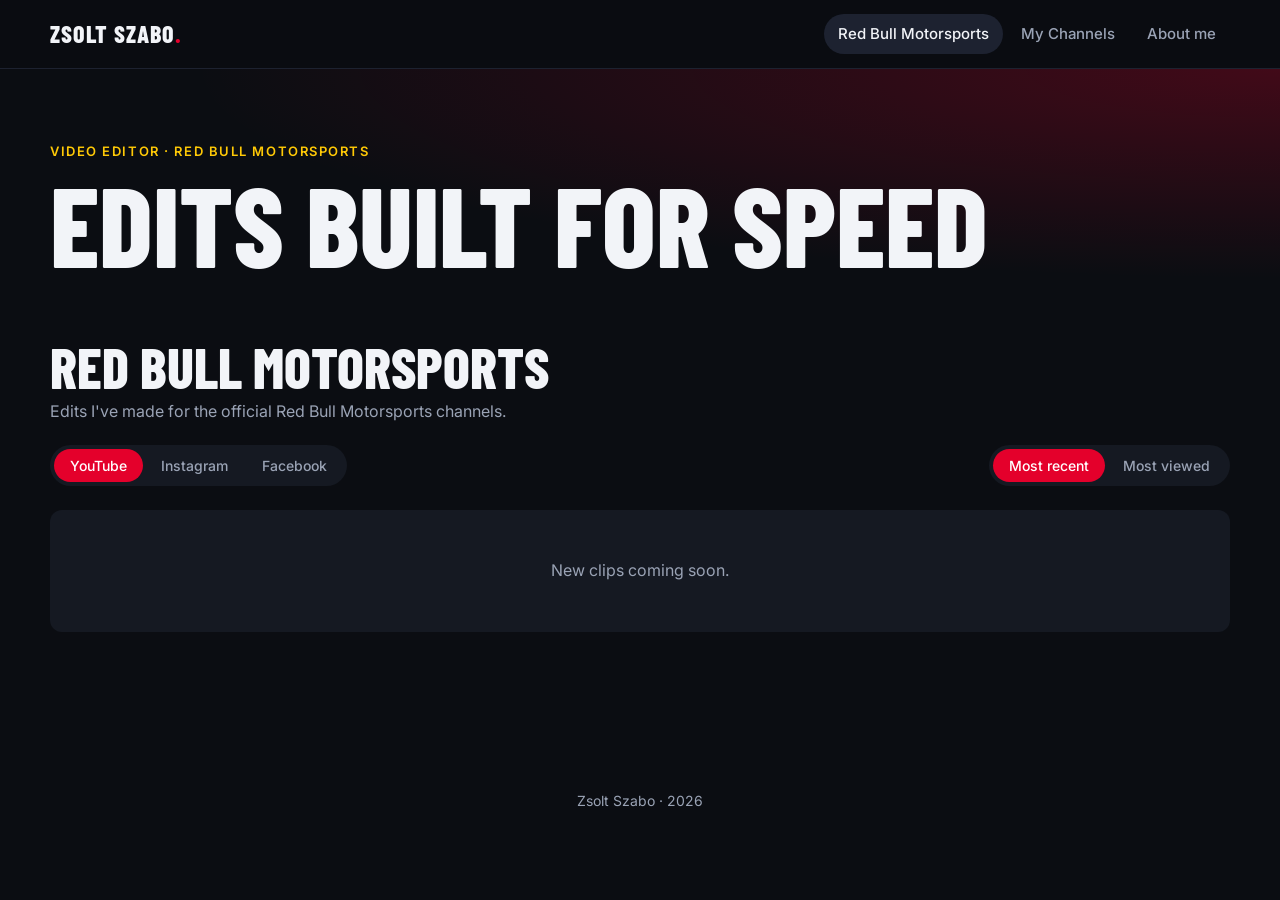
==== index.html @ 953e5a07 "Build portfolio site skeleton with content-driven sections Three sections (Red Bull Motorsports, My " ====
<!doctype html>
<html lang="en">
<head>
  <meta charset="utf-8">
  <meta name="viewport" content="width=device-width, initial-scale=1">
  <title>Zsolt Szabo | Video Editor</title>
  <meta name="description" content="Portfolio of Zsolt Szabo, video editor for Red Bull Motorsports and creator.">
  <link rel="preconnect" href="https://fonts.googleapis.com">
  <link rel="preconnect" href="https://fonts.gstatic.com" crossorigin>
  <link href="https://fonts.googleapis.com/css2?family=Barlow+Condensed:wght@600;800&family=Inter:wght@400;500;600&display=swap" rel="stylesheet">
  <link rel="stylesheet" href="assets/style.css">
</head>
<body>
  <header class="site-header">
    <a class="brand" href="#" id="brand"></a>
    <nav id="nav" aria-label="Sections"></nav>
  </header>

  <section class="hero" id="hero">
    <p class="eyebrow" id="tagline"></p>
    <h1 id="hero-title"></h1>
  </section>

  <main id="main" aria-live="polite"></main>

  <footer class="site-footer">
    <span id="footer-name"></span> · <span id="year"></span>
  </footer>

  <script src="assets/app.js"></script>
</body>
</html>
---- assets/style.css ----
:root {
  --bg: #0b0d12;
  --surface: #151922;
  --surface-2: #1d2230;
  --text: #f2f4f8;
  --muted: #9aa3b5;
  --accent: #e4002b;
  --accent-2: #ffc906;
  --radius: 12px;
  --max: 1180px;
}

* { box-sizing: border-box; }
html { scroll-behavior: smooth; }
body {
  margin: 0;
  background: var(--bg);
  color: var(--text);
  font: 16px/1.6 Inter, system-ui, sans-serif;
}
a { color: inherit; }

.site-header {
  position: sticky; top: 0; z-index: 10;
  display: flex; align-items: center; justify-content: space-between; gap: 16px;
  padding: 14px max(16px, calc((100% - var(--max)) / 2));
  background: rgba(11, 13, 18, 0.9);
  backdrop-filter: blur(10px);
  border-bottom: 1px solid var(--surface-2);
  flex-wrap: wrap;
}
.brand {
  font: 800 24px/1 "Barlow Condensed", sans-serif;
  text-transform: uppercase; letter-spacing: 0.04em; text-decoration: none;
}
.brand::after { content: "."; color: var(--accent); }
nav { display: flex; gap: 4px; flex-wrap: wrap; }
nav a {
  padding: 8px 14px; border-radius: 999px; text-decoration: none;
  color: var(--muted); font-weight: 500; font-size: 15px;
}
nav a:hover { color: var(--text); }
nav a.active { color: var(--text); background: var(--surface-2); }

.hero {
  padding: 72px max(16px, calc((100% - var(--max)) / 2)) 40px;
  background: radial-gradient(ellipse at top right, rgba(228, 0, 43, 0.25), transparent 60%);
}
.eyebrow {
  margin: 0 0 8px; color: var(--accent-2);
  font-weight: 600; text-transform: uppercase; letter-spacing: 0.12em; font-size: 13px;
}
.hero h1, .section-head h2 {
  margin: 0; font-family: "Barlow Condensed", sans-serif; font-weight: 800;
  text-transform: uppercase; line-height: 0.95;
}
.hero h1 { font-size: clamp(48px, 10vw, 112px); }

main { padding: 24px max(16px, calc((100% - var(--max)) / 2)) 80px; min-height: 50vh; }

.section-head { display: flex; justify-content: space-between; align-items: end; gap: 16px; flex-wrap: wrap; margin-bottom: 20px; }
.section-head h2 { font-size: clamp(36px, 6vw, 56px); }
.section-head p { margin: 6px 0 0; color: var(--muted); max-width: 60ch; }

.controls { display: flex; justify-content: space-between; gap: 12px; flex-wrap: wrap; margin-bottom: 24px; }
.pill-group { display: inline-flex; background: var(--surface); border-radius: 999px; padding: 4px; gap: 2px; }
.pill-group button {
  border: 0; background: none; color: var(--muted); cursor: pointer;
  padding: 8px 16px; border-radius: 999px; font: 500 14px Inter, sans-serif;
}
.pill-group button:hover { color: var(--text); }
.pill-group button.active { background: var(--accent); color: #fff; }

.grid { display: grid; gap: 20px; grid-template-columns: repeat(auto-fill, minmax(260px, 1fr)); }
.grid.vertical { grid-template-columns: repeat(auto-fill, minmax(180px, 1fr)); }

.card {
  display: block; text-decoration: none; background: var(--surface);
  border-radius: var(--radius); overflow: hidden;
  transition: transform 0.15s ease, box-shadow 0.15s ease;
}
.card:hover { transform: translateY(-3px); box-shadow: 0 10px 30px rgba(0, 0, 0, 0.4); }
.thumb {
  position: relative; aspect-ratio: 16 / 9; background: var(--surface-2) center / cover no-repeat;
  display: grid; place-items: center;
}
.vertical .thumb { aspect-ratio: 9 / 16; }
.thumb .platform {
  font: 800 22px "Barlow Condensed", sans-serif; text-transform: uppercase; color: var(--muted);
}
.thumb.has-image .platform { display: none; }
.badge {
  position: absolute; left: 10px; bottom: 10px;
  background: rgba(0, 0, 0, 0.75); padding: 3px 9px; border-radius: 6px;
  font-size: 13px; font-weight: 600;
}
.card-body { padding: 12px 14px 14px; }
.card-body h3 { margin: 0 0 4px; font-size: 15px; line-height: 1.35; font-weight: 600; }
.card-body .meta { color: var(--muted); font-size: 13px; }

.empty {
  padding: 48px 20px; text-align: center; color: var(--muted);
  background: var(--surface); border-radius: var(--radius);
}

.about { display: grid; gap: 32px; grid-template-columns: minmax(0, 2fr) minmax(0, 1fr); align-items: start; }
.about p { margin: 0 0 16px; font-size: 18px; max-width: 65ch; }
.about-side { background: var(--surface); border-radius: var(--radius); padding: 20px; }
.about-side h3 { margin: 0 0 12px; font-size: 13px; text-transform: uppercase; letter-spacing: 0.1em; color: var(--muted); }
.about-side a { display: block; padding: 8px 0; text-decoration: none; font-weight: 500; border-top: 1px solid var(--surface-2); }
.about-side a:first-of-type { border-top: 0; }
.about-side a:hover { color: var(--accent-2); }
.about-side .stat { font: 800 40px/1 "Barlow Condensed", sans-serif; color: var(--accent-2); }
.about-side .stat-label { color: var(--muted); font-size: 14px; margin-bottom: 16px; }

.site-footer { padding: 24px 16px 40px; text-align: center; color: var(--muted); font-size: 14px; }

@media (max-width: 720px) {
  .about { grid-template-columns: 1fr; }
  .hero { padding-top: 48px; }
  .grid.vertical { grid-template-columns: repeat(2, 1fr); gap: 12px; }
}
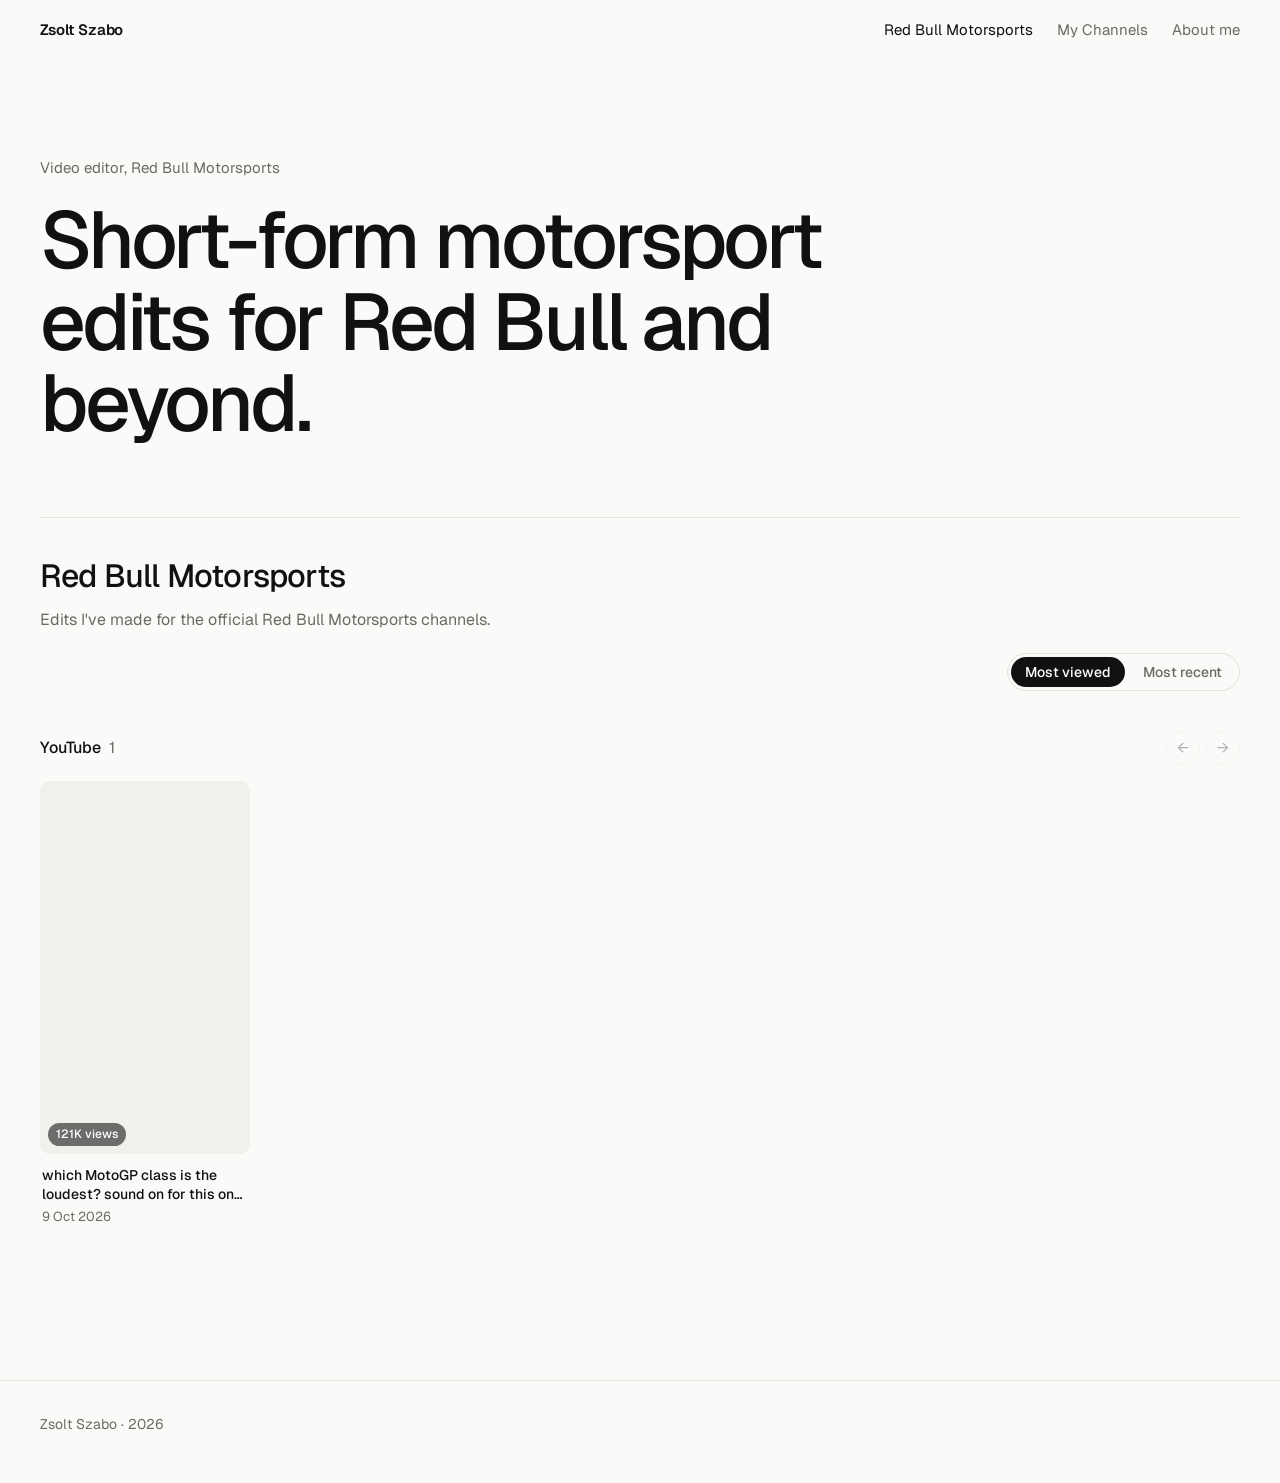
==== commit 6e52016a: "Redesign in a minimal style with light and dark themes Swap the condensed uppercase look for Geist, " ====
--- a/index.html
+++ b/index.html
@@ -7,7 +7,7 @@
   <meta name="description" content="Portfolio of Zsolt Szabo, video editor for Red Bull Motorsports and creator.">
   <link rel="preconnect" href="https://fonts.googleapis.com">
   <link rel="preconnect" href="https://fonts.gstatic.com" crossorigin>
-  <link href="https://fonts.googleapis.com/css2?family=Barlow+Condensed:wght@600;800&family=Inter:wght@400;500;600&display=swap" rel="stylesheet">
+  <link href="https://fonts.googleapis.com/css2?family=Geist:wght@400;500;600&display=swap" rel="stylesheet">
   <link rel="stylesheet" href="assets/style.css">
 </head>
 <body>
--- a/assets/style.css
+++ b/assets/style.css
@@ -1,13 +1,27 @@
 :root {
-  --bg: #0b0d12;
-  --surface: #151922;
-  --surface-2: #1d2230;
-  --text: #f2f4f8;
-  --muted: #9aa3b5;
-  --accent: #e4002b;
-  --accent-2: #ffc906;
-  --radius: 12px;
-  --max: 1180px;
+  --bg: #fafaf8;
+  --surface: #f0f0ec;
+  --surface-2: #e4e4df;
+  --text: #111111;
+  --muted: #6b6b66;
+  --accent: #111111;
+  --accent-2: #e4002b;
+  --on-accent: #ffffff;
+  --radius: 10px;
+  --max: 1200px;
+  --gutter: max(20px, calc((100% - var(--max)) / 2));
+}
+
+@media (prefers-color-scheme: dark) {
+  :root {
+    --bg: #0d0d0d;
+    --surface: #181818;
+    --surface-2: #262626;
+    --text: #ededed;
+    --muted: #8c8c87;
+    --accent: #ededed;
+    --on-accent: #0d0d0d;
+  }
 }
 
 * { box-sizing: border-box; }
@@ -16,107 +30,124 @@
   margin: 0;
   background: var(--bg);
   color: var(--text);
-  font: 16px/1.6 Inter, system-ui, sans-serif;
+  font: 16px/1.6 Geist, Inter, system-ui, sans-serif;
+  -webkit-font-smoothing: antialiased;
 }
 a { color: inherit; }
+button { font-family: inherit; }
 
+/* Header */
 .site-header {
   position: sticky; top: 0; z-index: 10;
-  display: flex; align-items: center; justify-content: space-between; gap: 16px;
-  padding: 14px max(16px, calc((100% - var(--max)) / 2));
-  background: rgba(11, 13, 18, 0.9);
-  backdrop-filter: blur(10px);
-  border-bottom: 1px solid var(--surface-2);
-  flex-wrap: wrap;
+  display: flex; align-items: center; justify-content: space-between; gap: 16px; flex-wrap: wrap;
+  padding: 18px var(--gutter);
+  background: color-mix(in srgb, var(--bg) 85%, transparent);
+  backdrop-filter: blur(12px);
 }
-.brand {
-  font: 800 24px/1 "Barlow Condensed", sans-serif;
-  text-transform: uppercase; letter-spacing: 0.04em; text-decoration: none;
+.brand { font-weight: 600; font-size: 15px; letter-spacing: -0.01em; text-decoration: none; }
+nav { display: flex; gap: 24px; flex-wrap: wrap; }
+nav a { text-decoration: none; color: var(--muted); font-size: 15px; transition: color 0.15s; }
+nav a:hover, nav a.active { color: var(--text); }
+
+/* Intro */
+.hero { padding: 96px var(--gutter) 72px; }
+.eyebrow { margin: 0 0 20px; color: var(--muted); font-size: 15px; }
+.hero h1 {
+  margin: 0; max-width: 16ch;
+  font-size: clamp(40px, 6.4vw, 80px); font-weight: 500;
+  letter-spacing: -0.04em; line-height: 1.02;
 }
-.brand::after { content: "."; color: var(--accent); }
-nav { display: flex; gap: 4px; flex-wrap: wrap; }
-nav a {
-  padding: 8px 14px; border-radius: 999px; text-decoration: none;
-  color: var(--muted); font-weight: 500; font-size: 15px;
+
+main { padding: 0 var(--gutter) 96px; min-height: 50vh; }
+
+/* Section heading and sort toggle */
+.section-head {
+  display: flex; justify-content: space-between; align-items: end; gap: 16px; flex-wrap: wrap;
+  padding-top: 32px; margin-bottom: 8px; border-top: 1px solid var(--surface-2);
 }
-nav a:hover { color: var(--text); }
-nav a.active { color: var(--text); background: var(--surface-2); }
-
-.hero {
-  padding: 72px max(16px, calc((100% - var(--max)) / 2)) 40px;
-  background: radial-gradient(ellipse at top right, rgba(228, 0, 43, 0.25), transparent 60%);
-}
-.eyebrow {
-  margin: 0 0 8px; color: var(--accent-2);
-  font-weight: 600; text-transform: uppercase; letter-spacing: 0.12em; font-size: 13px;
-}
-.hero h1, .section-head h2 {
-  margin: 0; font-family: "Barlow Condensed", sans-serif; font-weight: 800;
-  text-transform: uppercase; line-height: 0.95;
-}
-.hero h1 { font-size: clamp(48px, 10vw, 112px); }
-
-main { padding: 24px max(16px, calc((100% - var(--max)) / 2)) 80px; min-height: 50vh; }
-
-.section-head { display: flex; justify-content: space-between; align-items: end; gap: 16px; flex-wrap: wrap; margin-bottom: 20px; }
-.section-head h2 { font-size: clamp(36px, 6vw, 56px); }
+.section-head h2 { margin: 0; font-size: clamp(26px, 3vw, 32px); font-weight: 500; letter-spacing: -0.025em; }
 .section-head p { margin: 6px 0 0; color: var(--muted); max-width: 60ch; }
 
-.controls { display: flex; justify-content: space-between; gap: 12px; flex-wrap: wrap; margin-bottom: 24px; }
-.pill-group { display: inline-flex; background: var(--surface); border-radius: 999px; padding: 4px; gap: 2px; }
+.controls { display: flex; justify-content: space-between; gap: 12px; flex-wrap: wrap; margin: 20px 0 40px; }
+.pill-group { display: inline-flex; gap: 4px; padding: 3px; border: 1px solid var(--surface-2); border-radius: 999px; }
 .pill-group button {
   border: 0; background: none; color: var(--muted); cursor: pointer;
-  padding: 8px 16px; border-radius: 999px; font: 500 14px Inter, sans-serif;
+  padding: 6px 14px; border-radius: 999px; font-size: 14px; font-weight: 500;
+  transition: color 0.15s, background 0.15s;
 }
 .pill-group button:hover { color: var(--text); }
-.pill-group button.active { background: var(--accent); color: #fff; }
+.pill-group button.active { background: var(--accent); color: var(--on-accent); }
 
-.grid { display: grid; gap: 20px; grid-template-columns: repeat(auto-fill, minmax(260px, 1fr)); }
-.grid.vertical { grid-template-columns: repeat(auto-fill, minmax(180px, 1fr)); }
+/* Platform rows */
+.platform-block { margin-bottom: 56px; }
+.platform-head { display: flex; align-items: center; justify-content: space-between; gap: 12px; margin-bottom: 16px; }
+.platform-head h3 { margin: 0; font-size: 16px; font-weight: 500; letter-spacing: -0.01em; }
+.platform-head .count { margin-left: 8px; color: var(--muted); font-weight: 400; }
 
-.card {
-  display: block; text-decoration: none; background: var(--surface);
-  border-radius: var(--radius); overflow: hidden;
-  transition: transform 0.15s ease, box-shadow 0.15s ease;
+.arrows { display: flex; gap: 6px; }
+.arrow {
+  width: 34px; height: 34px; border-radius: 50%;
+  border: 1px solid var(--surface-2); background: none; color: var(--text);
+  font-size: 15px; cursor: pointer; transition: background 0.15s, border-color 0.15s;
 }
-.card:hover { transform: translateY(-3px); box-shadow: 0 10px 30px rgba(0, 0, 0, 0.4); }
+.arrow:hover:not(:disabled) { background: var(--surface); border-color: var(--muted); }
+.arrow:disabled { opacity: 0.3; cursor: default; }
+
+.row {
+  display: flex; align-items: flex-start; gap: 16px;
+  overflow-x: auto; scroll-snap-type: x mandatory; scrollbar-width: none;
+}
+.row::-webkit-scrollbar { display: none; }
+.row .card { flex: 0 0 320px; scroll-snap-align: start; }
+.row.vertical .card, .row .card.is-vertical { flex-basis: 210px; }
+
+.grid { display: grid; gap: 16px; grid-template-columns: repeat(auto-fill, minmax(280px, 1fr)); }
+.grid.vertical { grid-template-columns: repeat(auto-fill, minmax(190px, 1fr)); }
+
+/* Video card */
+.card { display: block; text-decoration: none; }
 .thumb {
-  position: relative; aspect-ratio: 16 / 9; background: var(--surface-2) center / cover no-repeat;
+  position: relative; overflow: hidden; aspect-ratio: 16 / 9;
+  border-radius: var(--radius); background: var(--surface) center / cover no-repeat;
   display: grid; place-items: center;
+  transition: transform 0.3s ease, filter 0.3s ease;
 }
-.vertical .thumb { aspect-ratio: 9 / 16; }
-.thumb .platform {
-  font: 800 22px "Barlow Condensed", sans-serif; text-transform: uppercase; color: var(--muted);
-}
+.vertical .thumb, .card.is-vertical .thumb { aspect-ratio: 9 / 16; }
+.card:hover .thumb { filter: brightness(0.92); }
+.thumb .platform { color: var(--muted); font-size: 13px; }
 .thumb.has-image .platform { display: none; }
 .badge {
-  position: absolute; left: 10px; bottom: 10px;
-  background: rgba(0, 0, 0, 0.75); padding: 3px 9px; border-radius: 6px;
-  font-size: 13px; font-weight: 600;
+  position: absolute; left: 8px; bottom: 8px;
+  padding: 2px 8px; border-radius: 999px;
+  background: rgba(0, 0, 0, 0.55); backdrop-filter: blur(6px);
+  color: #fff; font-size: 12px; font-weight: 500;
 }
-.card-body { padding: 12px 14px 14px; }
-.card-body h3 { margin: 0 0 4px; font-size: 15px; line-height: 1.35; font-weight: 600; }
+.card-body { padding: 12px 2px 0; }
+.card-body h3 {
+  margin: 0 0 2px; font-size: 14px; font-weight: 500; line-height: 1.4;
+  display: -webkit-box; -webkit-line-clamp: 2; -webkit-box-orient: vertical; overflow: hidden;
+}
 .card-body .meta { color: var(--muted); font-size: 13px; }
 
-.empty {
-  padding: 48px 20px; text-align: center; color: var(--muted);
-  background: var(--surface); border-radius: var(--radius);
-}
+.empty { padding: 64px 0; color: var(--muted); }
 
-.about { display: grid; gap: 32px; grid-template-columns: minmax(0, 2fr) minmax(0, 1fr); align-items: start; }
-.about p { margin: 0 0 16px; font-size: 18px; max-width: 65ch; }
-.about-side { background: var(--surface); border-radius: var(--radius); padding: 20px; }
-.about-side h3 { margin: 0 0 12px; font-size: 13px; text-transform: uppercase; letter-spacing: 0.1em; color: var(--muted); }
-.about-side a { display: block; padding: 8px 0; text-decoration: none; font-weight: 500; border-top: 1px solid var(--surface-2); }
-.about-side a:first-of-type { border-top: 0; }
-.about-side a:hover { color: var(--accent-2); }
-.about-side .stat { font: 800 40px/1 "Barlow Condensed", sans-serif; color: var(--accent-2); }
-.about-side .stat-label { color: var(--muted); font-size: 14px; margin-bottom: 16px; }
+/* About */
+.about { display: grid; gap: 48px; grid-template-columns: minmax(0, 2fr) minmax(0, 1fr); align-items: start; margin-top: 32px; }
+.about p { margin: 0 0 20px; font-size: clamp(18px, 2vw, 22px); line-height: 1.5; letter-spacing: -0.01em; max-width: 34em; }
+.about-side { border-top: 1px solid var(--surface-2); padding-top: 20px; }
+.about-side h3 { margin: 24px 0 8px; font-size: 13px; font-weight: 500; color: var(--muted); }
+.about-side a { display: block; padding: 6px 0; text-decoration: none; }
+.about-side a:hover { color: var(--muted); }
+.about-side .stat { font-size: 40px; font-weight: 500; letter-spacing: -0.03em; line-height: 1.1; }
+.about-side .stat-label { color: var(--muted); font-size: 14px; }
 
-.site-footer { padding: 24px 16px 40px; text-align: center; color: var(--muted); font-size: 14px; }
+.site-footer { padding: 32px var(--gutter) 48px; color: var(--muted); font-size: 14px; border-top: 1px solid var(--surface-2); }
 
 @media (max-width: 720px) {
-  .about { grid-template-columns: 1fr; }
-  .hero { padding-top: 48px; }
+  .hero { padding: 56px var(--gutter) 48px; }
+  nav { gap: 16px; }
+  .about { grid-template-columns: 1fr; gap: 24px; }
+  .row .card { flex-basis: 78%; }
+  .row.vertical .card, .row .card.is-vertical { flex-basis: 46%; }
   .grid.vertical { grid-template-columns: repeat(2, 1fr); gap: 12px; }
 }
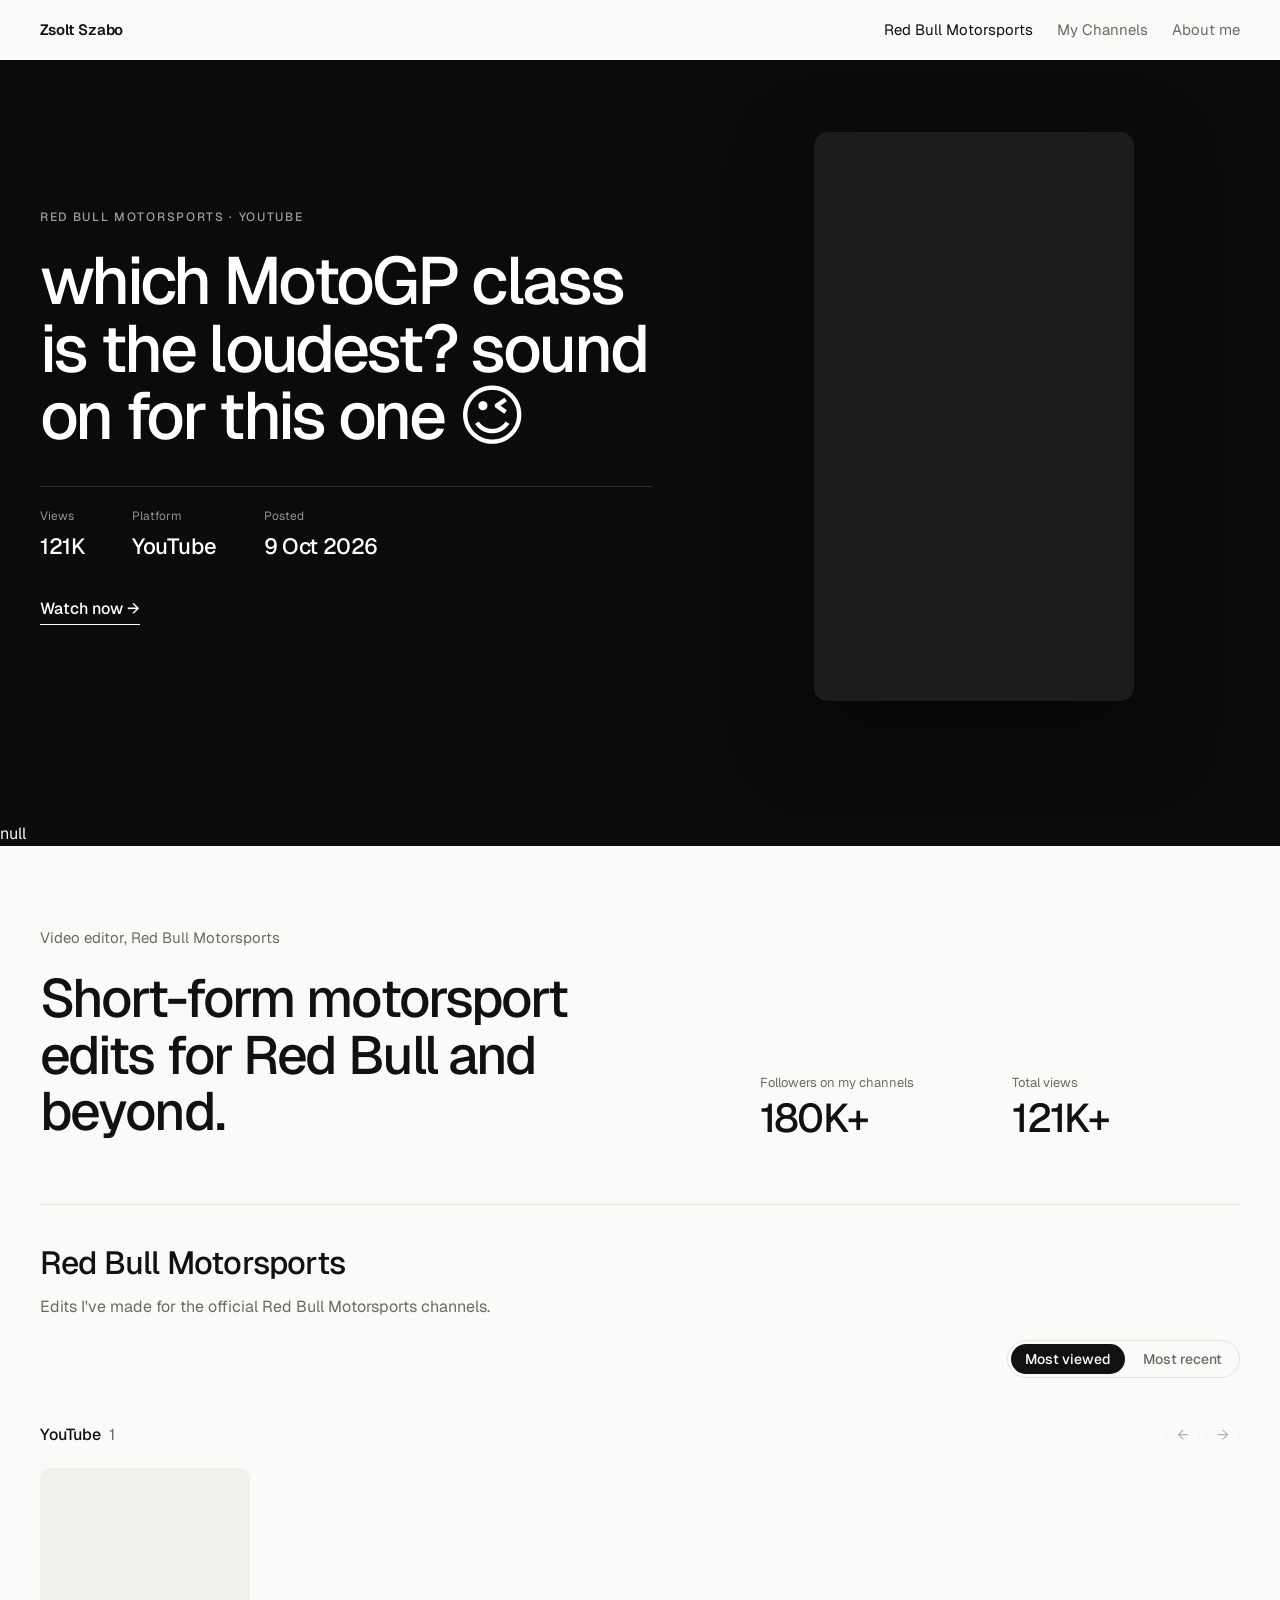
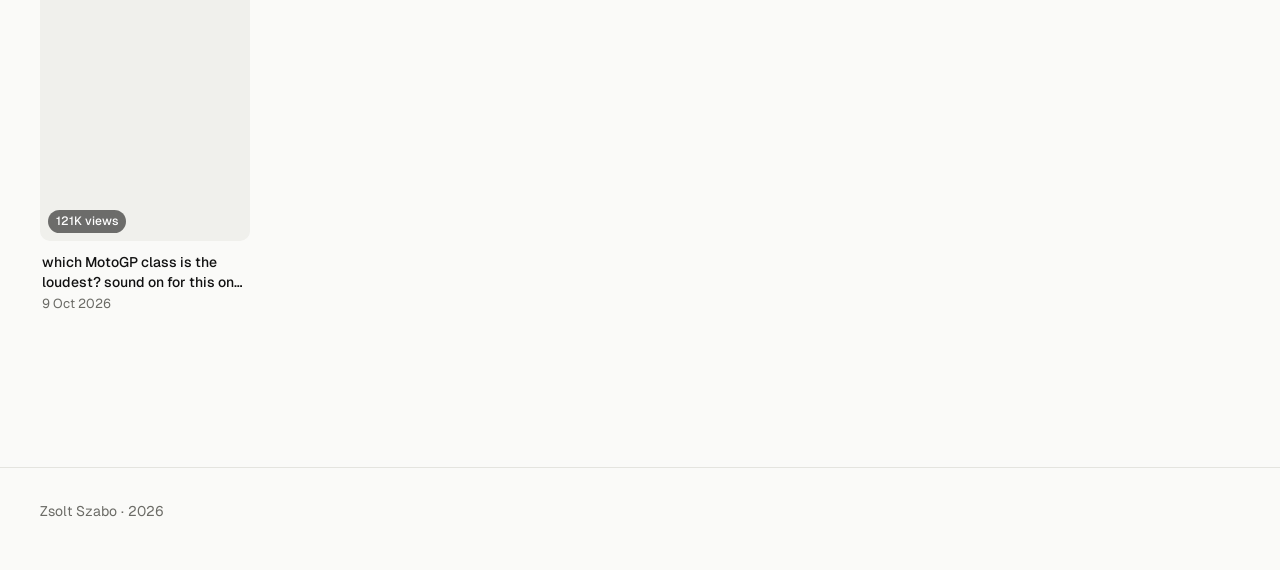
==== commit 431a6e94: "Add featured clip slider and stats strip Top clips by views rotate in a dark full-width showcase wit" ====
--- a/index.html
+++ b/index.html
@@ -16,9 +16,14 @@
     <nav id="nav" aria-label="Sections"></nav>
   </header>
 
-  <section class="hero" id="hero">
-    <p class="eyebrow" id="tagline"></p>
-    <h1 id="hero-title"></h1>
+  <section class="showcase" id="showcase" aria-label="Featured clips" hidden></section>
+
+  <section class="intro">
+    <div>
+      <p class="eyebrow" id="tagline"></p>
+      <h1 id="hero-title"></h1>
+    </div>
+    <dl class="stats" id="stats"></dl>
   </section>
 
   <main id="main" aria-live="polite"></main>
--- a/assets/style.css
+++ b/assets/style.css
@@ -151,3 +151,84 @@
   .row.vertical .card, .row .card.is-vertical { flex-basis: 46%; }
   .grid.vertical { grid-template-columns: repeat(2, 1fr); gap: 12px; }
 }
+
+/* Featured slider: always dark, like a product showcase */
+.showcase { position: relative; background: #0b0b0b; color: #fff; overflow: hidden; }
+.slides { display: grid; }
+.slide {
+  grid-area: 1 / 1; position: relative; overflow: hidden;
+  opacity: 0; visibility: hidden; transition: opacity 0.6s ease, visibility 0.6s;
+}
+.slide.active { opacity: 1; visibility: visible; }
+.slide-backdrop {
+  position: absolute; inset: -60px; background: center / cover no-repeat;
+  filter: blur(48px) brightness(0.4) saturate(1.2);
+}
+.slide-inner {
+  position: relative; display: grid; grid-template-columns: 1.15fr 1fr; align-items: center; gap: 56px;
+  min-height: min(80vh, 760px); padding: 72px var(--gutter) 120px;
+}
+.slide-label {
+  margin: 0 0 20px; font-size: 12px; font-weight: 500; letter-spacing: 0.14em; text-transform: uppercase;
+  color: rgba(255, 255, 255, 0.6);
+}
+.slide-text h2 {
+  margin: 0; max-width: 14ch; font-size: clamp(36px, 5.2vw, 76px); font-weight: 500;
+  letter-spacing: -0.04em; line-height: 1.02;
+  display: -webkit-box; -webkit-line-clamp: 3; -webkit-box-orient: vertical; overflow: hidden;
+}
+.slide-stats {
+  display: flex; flex-wrap: wrap; gap: 20px 48px; margin: 36px 0 32px; padding-top: 20px;
+  border-top: 1px solid rgba(255, 255, 255, 0.15);
+}
+.slide-stats dt { font-size: 12px; color: rgba(255, 255, 255, 0.55); }
+.slide-stats dd { margin: 2px 0 0; font-size: 22px; font-weight: 500; letter-spacing: -0.02em; }
+.cta {
+  display: inline-block; color: #fff; text-decoration: none; font-weight: 500;
+  padding-bottom: 3px; border-bottom: 1px solid currentColor; transition: color 0.15s;
+}
+.cta:hover { color: var(--accent-2); }
+.slide-poster {
+  justify-self: center; width: 100%; max-width: 600px; aspect-ratio: 16 / 9;
+  border-radius: 14px; background: #1c1c1c center / cover no-repeat;
+  box-shadow: 0 30px 80px rgba(0, 0, 0, 0.5);
+  display: grid; place-items: center; color: rgba(255, 255, 255, 0.5); text-decoration: none;
+  transition: transform 0.4s ease;
+}
+.slide-poster:hover { transform: scale(1.015); }
+.slide-poster.is-vertical { max-width: 320px; aspect-ratio: 9 / 16; }
+.slide-nav {
+  position: absolute; left: var(--gutter); right: var(--gutter); bottom: 36px;
+  display: flex; justify-content: space-between; align-items: end; gap: 16px;
+}
+.slide-nums { display: flex; gap: 16px; }
+.slide-num {
+  width: 64px; padding: 10px 0 0; text-align: left; cursor: pointer;
+  background: none; border: 0; border-top: 2px solid rgba(255, 255, 255, 0.2);
+  color: rgba(255, 255, 255, 0.45); font-size: 13px; font-weight: 500;
+  transition: color 0.2s, border-color 0.2s;
+}
+.slide-num:hover { color: #fff; }
+.slide-num.active { color: #fff; border-top-color: var(--accent-2); }
+.showcase .arrow { color: #fff; border-color: rgba(255, 255, 255, 0.25); }
+.showcase .arrow:hover:not(:disabled) { background: rgba(255, 255, 255, 0.1); border-color: rgba(255, 255, 255, 0.5); }
+
+/* Intro line and stats strip */
+.intro {
+  display: grid; grid-template-columns: 1.4fr 1fr; gap: 48px; align-items: end;
+  padding: 80px var(--gutter) 64px;
+}
+.intro h1 { margin: 0; max-width: 18ch; font-size: clamp(30px, 4.2vw, 54px); font-weight: 500; letter-spacing: -0.035em; line-height: 1.05; }
+.stats { display: grid; grid-template-columns: repeat(auto-fit, minmax(120px, 1fr)); gap: 24px; margin: 0; }
+.stats dt { color: var(--muted); font-size: 13px; }
+.stats dd { margin: 2px 0 0; font-size: 40px; font-weight: 500; letter-spacing: -0.035em; line-height: 1.1; }
+
+@media (max-width: 820px) {
+  .slide-inner { grid-template-columns: 1fr; gap: 28px; min-height: 0; padding: 32px var(--gutter) 104px; }
+  .slide-poster { order: -1; max-width: none; }
+  .slide-poster.is-vertical { max-width: 180px; }
+  .slide-stats { gap: 16px 32px; margin: 24px 0; }
+  .slide-num { width: 40px; }
+  .slide-nums { gap: 10px; }
+  .intro { grid-template-columns: 1fr; gap: 32px; padding: 56px var(--gutter) 40px; }
+}
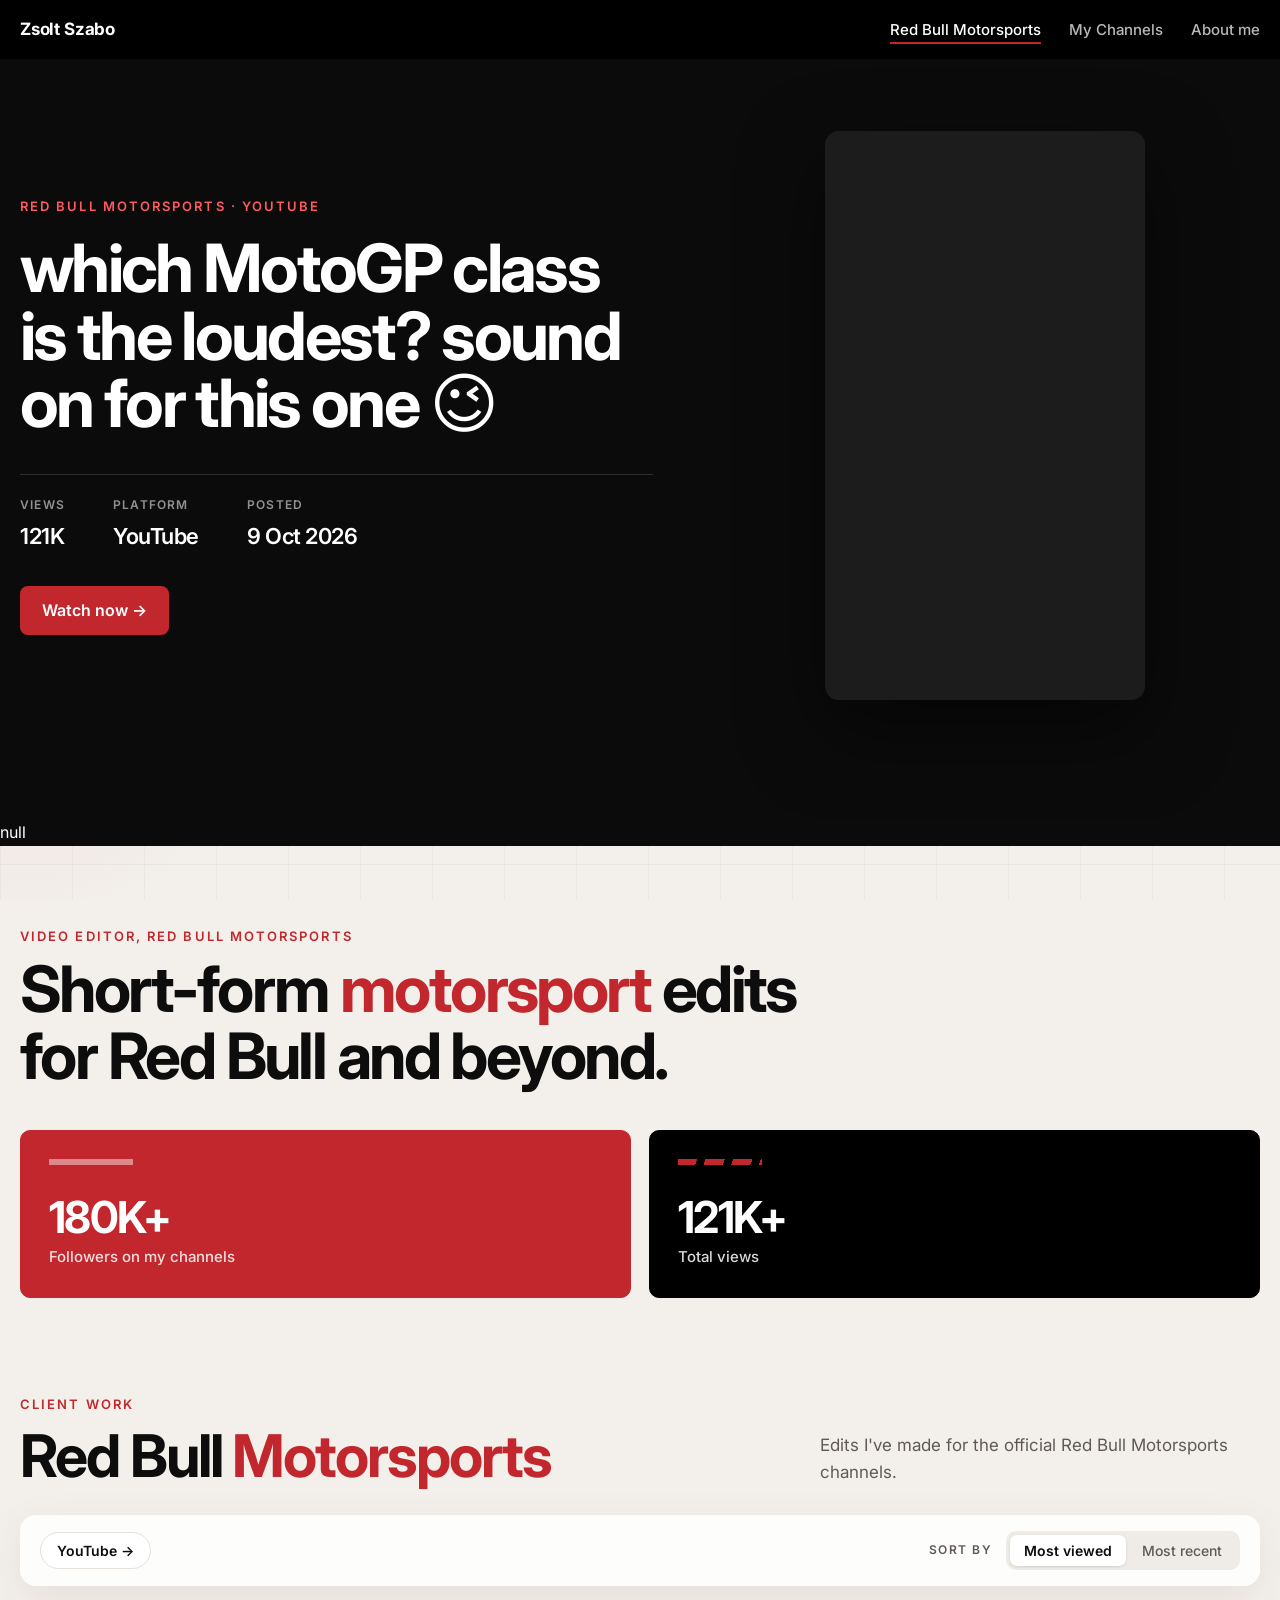
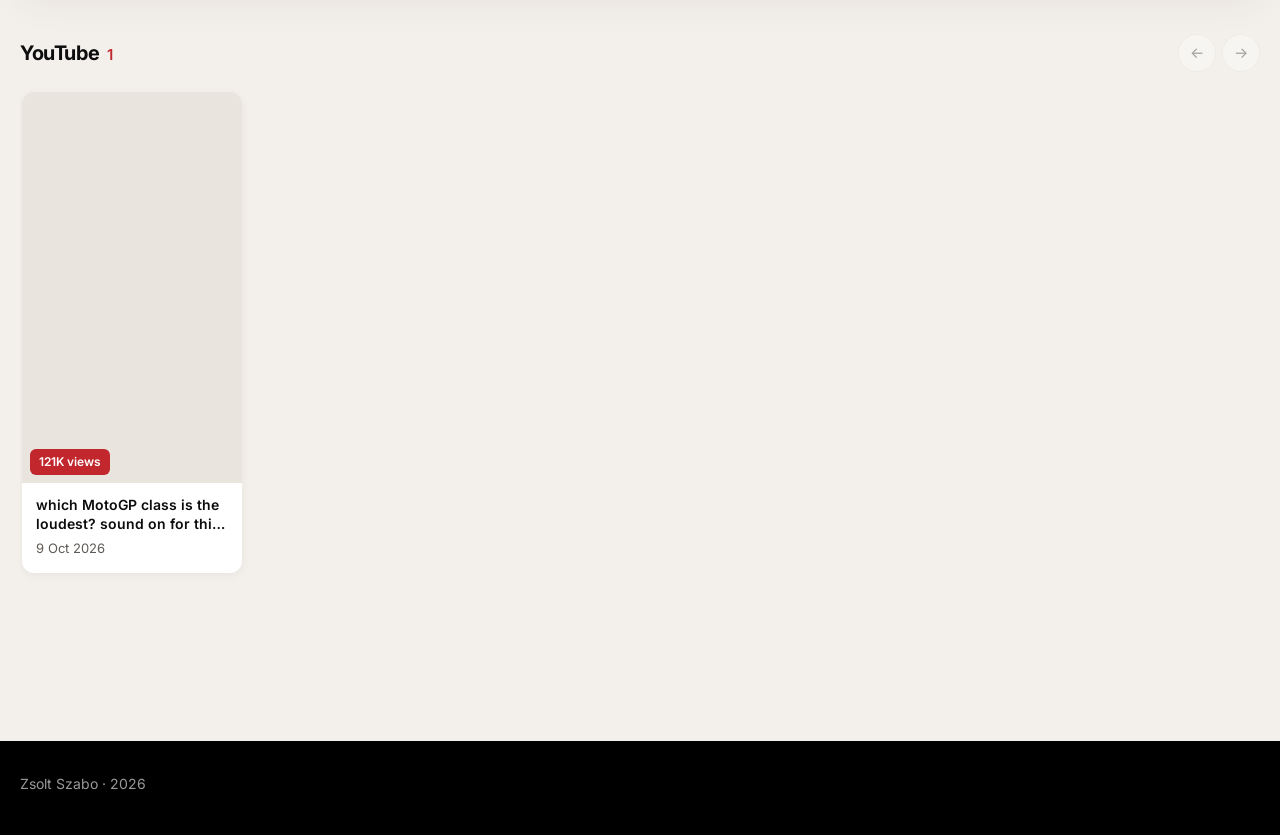
==== commit 3a5da064: "Restyle with warm grid background, black top bar and red accents Red highlighted words in headings, " ====
--- a/index.html
+++ b/index.html
@@ -7,7 +7,7 @@
   <meta name="description" content="Portfolio of Zsolt Szabo, video editor for Red Bull Motorsports and creator.">
   <link rel="preconnect" href="https://fonts.googleapis.com">
   <link rel="preconnect" href="https://fonts.gstatic.com" crossorigin>
-  <link href="https://fonts.googleapis.com/css2?family=Geist:wght@400;500;600&display=swap" rel="stylesheet">
+  <link href="https://fonts.googleapis.com/css2?family=Inter:wght@400;500;600;700&display=swap" rel="stylesheet">
   <link rel="stylesheet" href="assets/style.css">
 </head>
 <body>
--- a/assets/style.css
+++ b/assets/style.css
@@ -1,158 +1,155 @@
 :root {
-  --bg: #fafaf8;
-  --surface: #f0f0ec;
-  --surface-2: #e4e4df;
-  --text: #111111;
-  --muted: #6b6b66;
-  --accent: #111111;
-  --accent-2: #e4002b;
+  --bg: #f3f0ec;
+  --surface: #ffffff;
+  --surface-2: #e6e1db;
+  --text: #0d0d0d;
+  --muted: #5f5a55;
+  --accent: #0d0d0d;
+  --accent-2: #c1272d;
   --on-accent: #ffffff;
   --radius: 10px;
-  --max: 1200px;
+  --shadow: 0 12px 40px rgba(60, 20, 20, 0.08);
+  --max: 1240px;
   --gutter: max(20px, calc((100% - var(--max)) / 2));
-}
-
-@media (prefers-color-scheme: dark) {
-  :root {
-    --bg: #0d0d0d;
-    --surface: #181818;
-    --surface-2: #262626;
-    --text: #ededed;
-    --muted: #8c8c87;
-    --accent: #ededed;
-    --on-accent: #0d0d0d;
-  }
 }
 
 * { box-sizing: border-box; }
 html { scroll-behavior: smooth; }
 body {
   margin: 0;
-  background: var(--bg);
   color: var(--text);
-  font: 16px/1.6 Geist, Inter, system-ui, sans-serif;
+  font: 16px/1.6 Inter, system-ui, sans-serif;
   -webkit-font-smoothing: antialiased;
+  background-color: var(--bg);
+  /* Soft red glow in the corners over a faint grid */
+  background-image:
+    radial-gradient(40vw 40vw at 100% 0%, rgba(214, 80, 90, 0.18), transparent 70%),
+    radial-gradient(35vw 35vw at 0% 70%, rgba(214, 80, 90, 0.10), transparent 70%),
+    linear-gradient(rgba(0, 0, 0, 0.035) 1px, transparent 1px),
+    linear-gradient(90deg, rgba(0, 0, 0, 0.035) 1px, transparent 1px);
+  background-size: auto, auto, 72px 72px, 72px 72px;
+  background-attachment: fixed;
 }
 a { color: inherit; }
 button { font-family: inherit; }
-
-/* Header */
+.hl { color: var(--accent-2); }
+
+/* Black top bar */
 .site-header {
   position: sticky; top: 0; z-index: 10;
   display: flex; align-items: center; justify-content: space-between; gap: 16px; flex-wrap: wrap;
-  padding: 18px var(--gutter);
-  background: color-mix(in srgb, var(--bg) 85%, transparent);
-  backdrop-filter: blur(12px);
-}
-.brand { font-weight: 600; font-size: 15px; letter-spacing: -0.01em; text-decoration: none; }
-nav { display: flex; gap: 24px; flex-wrap: wrap; }
-nav a { text-decoration: none; color: var(--muted); font-size: 15px; transition: color 0.15s; }
-nav a:hover, nav a.active { color: var(--text); }
-
-/* Intro */
-.hero { padding: 96px var(--gutter) 72px; }
-.eyebrow { margin: 0 0 20px; color: var(--muted); font-size: 15px; }
-.hero h1 {
-  margin: 0; max-width: 16ch;
-  font-size: clamp(40px, 6.4vw, 80px); font-weight: 500;
-  letter-spacing: -0.04em; line-height: 1.02;
+  padding: 16px var(--gutter);
+  background: #000; color: #fff;
+}
+.brand { font-weight: 700; font-size: 17px; letter-spacing: -0.01em; text-decoration: none; }
+nav { display: flex; gap: 28px; flex-wrap: wrap; }
+nav a { text-decoration: none; color: rgba(255, 255, 255, 0.72); font-size: 15px; font-weight: 500; transition: color 0.15s; }
+nav a:hover, nav a.active { color: #fff; }
+nav a.active { box-shadow: 0 2px 0 var(--accent-2); }
+
+.eyebrow {
+  margin: 0 0 10px; color: var(--accent-2);
+  font-size: 13px; font-weight: 600; letter-spacing: 0.16em; text-transform: uppercase;
 }
 
 main { padding: 0 var(--gutter) 96px; min-height: 50vh; }
 
-/* Section heading and sort toggle */
+/* Section heading */
 .section-head {
-  display: flex; justify-content: space-between; align-items: end; gap: 16px; flex-wrap: wrap;
-  padding-top: 32px; margin-bottom: 8px; border-top: 1px solid var(--surface-2);
-}
-.section-head h2 { margin: 0; font-size: clamp(26px, 3vw, 32px); font-weight: 500; letter-spacing: -0.025em; }
-.section-head p { margin: 6px 0 0; color: var(--muted); max-width: 60ch; }
-
-.controls { display: flex; justify-content: space-between; gap: 12px; flex-wrap: wrap; margin: 20px 0 40px; }
-.pill-group { display: inline-flex; gap: 4px; padding: 3px; border: 1px solid var(--surface-2); border-radius: 999px; }
+  display: flex; justify-content: space-between; align-items: end; gap: 24px 48px; flex-wrap: wrap;
+  padding-top: 72px; margin-bottom: 8px;
+}
+.section-head h2 { margin: 0; font-size: clamp(34px, 4.6vw, 60px); font-weight: 700; letter-spacing: -0.035em; line-height: 1.05; }
+.section-intro { margin: 0; color: var(--muted); max-width: 40ch; font-size: 17px; }
+
+/* Controls panel */
+.controls {
+  display: flex; justify-content: space-between; align-items: center; gap: 12px; flex-wrap: wrap;
+  margin: 28px 0 48px; padding: 16px 20px;
+  background: rgba(255, 255, 255, 0.85); border-radius: 16px; box-shadow: var(--shadow);
+}
+.sort { display: flex; align-items: center; gap: 14px; flex-wrap: wrap; }
+.control-label { font-size: 12px; font-weight: 600; letter-spacing: 0.12em; text-transform: uppercase; color: var(--muted); }
+.pill-group { display: inline-flex; gap: 2px; padding: 4px; background: #efebe6; border-radius: 10px; }
 .pill-group button {
   border: 0; background: none; color: var(--muted); cursor: pointer;
-  padding: 6px 14px; border-radius: 999px; font-size: 14px; font-weight: 500;
+  padding: 7px 14px; border-radius: 7px; font-size: 14px; font-weight: 500;
   transition: color 0.15s, background 0.15s;
 }
 .pill-group button:hover { color: var(--text); }
-.pill-group button.active { background: var(--accent); color: var(--on-accent); }
+.pill-group button.active { background: #fff; color: var(--text); font-weight: 600; box-shadow: 0 1px 3px rgba(0, 0, 0, 0.12); }
 
 /* Platform rows */
 .platform-block { margin-bottom: 56px; }
 .platform-head { display: flex; align-items: center; justify-content: space-between; gap: 12px; margin-bottom: 16px; }
-.platform-head h3 { margin: 0; font-size: 16px; font-weight: 500; letter-spacing: -0.01em; }
-.platform-head .count { margin-left: 8px; color: var(--muted); font-weight: 400; }
+.platform-head h3 { margin: 0; font-size: 20px; font-weight: 700; letter-spacing: -0.02em; }
+.platform-head .count { margin-left: 8px; color: var(--accent-2); font-weight: 600; font-size: 15px; }
 
 .arrows { display: flex; gap: 6px; }
 .arrow {
-  width: 34px; height: 34px; border-radius: 50%;
-  border: 1px solid var(--surface-2); background: none; color: var(--text);
-  font-size: 15px; cursor: pointer; transition: background 0.15s, border-color 0.15s;
-}
-.arrow:hover:not(:disabled) { background: var(--surface); border-color: var(--muted); }
-.arrow:disabled { opacity: 0.3; cursor: default; }
+  width: 38px; height: 38px; border-radius: 50%;
+  border: 1px solid var(--surface-2); background: #fff; color: var(--text);
+  font-size: 15px; cursor: pointer; transition: background 0.15s, color 0.15s, border-color 0.15s;
+}
+.arrow:hover:not(:disabled) { background: #000; color: #fff; border-color: #000; }
+.arrow:disabled { opacity: 0.35; cursor: default; }
 
 .row {
   display: flex; align-items: flex-start; gap: 16px;
   overflow-x: auto; scroll-snap-type: x mandatory; scrollbar-width: none;
+  padding: 4px 2px 16px;
 }
 .row::-webkit-scrollbar { display: none; }
 .row .card { flex: 0 0 320px; scroll-snap-align: start; }
-.row.vertical .card, .row .card.is-vertical { flex-basis: 210px; }
+.row.vertical .card, .row .card.is-vertical { flex-basis: 220px; }
 
 .grid { display: grid; gap: 16px; grid-template-columns: repeat(auto-fill, minmax(280px, 1fr)); }
 .grid.vertical { grid-template-columns: repeat(auto-fill, minmax(190px, 1fr)); }
 
 /* Video card */
-.card { display: block; text-decoration: none; }
+.card {
+  display: block; text-decoration: none; background: var(--surface);
+  border-radius: 12px; overflow: hidden; box-shadow: 0 2px 10px rgba(0, 0, 0, 0.05);
+  transition: box-shadow 0.2s ease, transform 0.2s ease;
+}
+.card:hover { box-shadow: var(--shadow); transform: translateY(-2px); }
 .thumb {
-  position: relative; overflow: hidden; aspect-ratio: 16 / 9;
-  border-radius: var(--radius); background: var(--surface) center / cover no-repeat;
+  position: relative; aspect-ratio: 16 / 9;
+  background: #e9e4de center / cover no-repeat;
   display: grid; place-items: center;
-  transition: transform 0.3s ease, filter 0.3s ease;
 }
 .vertical .thumb, .card.is-vertical .thumb { aspect-ratio: 9 / 16; }
-.card:hover .thumb { filter: brightness(0.92); }
-.thumb .platform { color: var(--muted); font-size: 13px; }
+.thumb .platform { color: var(--muted); font-size: 13px; font-weight: 500; }
 .thumb.has-image .platform { display: none; }
 .badge {
   position: absolute; left: 8px; bottom: 8px;
-  padding: 2px 8px; border-radius: 999px;
-  background: rgba(0, 0, 0, 0.55); backdrop-filter: blur(6px);
-  color: #fff; font-size: 12px; font-weight: 500;
-}
-.card-body { padding: 12px 2px 0; }
+  padding: 3px 9px; border-radius: 6px;
+  background: var(--accent-2); color: #fff; font-size: 12px; font-weight: 600;
+}
+.card-body { padding: 12px 14px 14px; }
 .card-body h3 {
-  margin: 0 0 2px; font-size: 14px; font-weight: 500; line-height: 1.4;
+  margin: 0 0 4px; font-size: 14px; font-weight: 600; line-height: 1.4;
   display: -webkit-box; -webkit-line-clamp: 2; -webkit-box-orient: vertical; overflow: hidden;
 }
 .card-body .meta { color: var(--muted); font-size: 13px; }
 
-.empty { padding: 64px 0; color: var(--muted); }
+.empty { margin-top: 28px; padding: 48px 24px; color: var(--muted); background: rgba(255, 255, 255, 0.7); border-radius: 16px; }
 
 /* About */
 .about { display: grid; gap: 48px; grid-template-columns: minmax(0, 2fr) minmax(0, 1fr); align-items: start; margin-top: 32px; }
-.about p { margin: 0 0 20px; font-size: clamp(18px, 2vw, 22px); line-height: 1.5; letter-spacing: -0.01em; max-width: 34em; }
-.about-side { border-top: 1px solid var(--surface-2); padding-top: 20px; }
-.about-side h3 { margin: 24px 0 8px; font-size: 13px; font-weight: 500; color: var(--muted); }
-.about-side a { display: block; padding: 6px 0; text-decoration: none; }
-.about-side a:hover { color: var(--muted); }
-.about-side .stat { font-size: 40px; font-weight: 500; letter-spacing: -0.03em; line-height: 1.1; }
-.about-side .stat-label { color: var(--muted); font-size: 14px; }
-
-.site-footer { padding: 32px var(--gutter) 48px; color: var(--muted); font-size: 14px; border-top: 1px solid var(--surface-2); }
-
-@media (max-width: 720px) {
-  .hero { padding: 56px var(--gutter) 48px; }
-  nav { gap: 16px; }
-  .about { grid-template-columns: 1fr; gap: 24px; }
-  .row .card { flex-basis: 78%; }
-  .row.vertical .card, .row .card.is-vertical { flex-basis: 46%; }
-  .grid.vertical { grid-template-columns: repeat(2, 1fr); gap: 12px; }
-}
-
-/* Featured slider: always dark, like a product showcase */
+.about p { margin: 0 0 20px; font-size: clamp(18px, 2vw, 21px); line-height: 1.55; max-width: 34em; }
+.about-side { background: #000; color: #fff; border-radius: 12px; padding: 28px; }
+.about-side::before { content: ""; display: block; width: 72px; height: 6px; background: var(--accent-2); margin-bottom: 20px; }
+.about-side h3 { margin: 24px 0 8px; font-size: 12px; font-weight: 600; letter-spacing: 0.12em; text-transform: uppercase; color: rgba(255, 255, 255, 0.6); }
+.about-side a { display: block; padding: 6px 0; text-decoration: none; font-weight: 600; }
+.about-side a:hover { color: #ff8a8f; }
+.about-side .stat { padding: 0; background: none; border: 0; display: block; font-size: 44px; font-weight: 700; letter-spacing: -0.03em; line-height: 1.1; color: #fff; }
+.about-side .stat::before { display: none; }
+.about-side .stat-label { color: rgba(255, 255, 255, 0.7); font-size: 14px; }
+
+.site-footer { padding: 32px var(--gutter) 40px; background: #000; color: rgba(255, 255, 255, 0.6); font-size: 14px; }
+
+/* Featured slider */
 .showcase { position: relative; background: #0b0b0b; color: #fff; overflow: hidden; }
 .slides { display: grid; }
 .slide {
@@ -166,14 +163,14 @@
 }
 .slide-inner {
   position: relative; display: grid; grid-template-columns: 1.15fr 1fr; align-items: center; gap: 56px;
-  min-height: min(80vh, 760px); padding: 72px var(--gutter) 120px;
+  min-height: min(78vh, 740px); padding: 72px var(--gutter) 120px;
 }
 .slide-label {
-  margin: 0 0 20px; font-size: 12px; font-weight: 500; letter-spacing: 0.14em; text-transform: uppercase;
-  color: rgba(255, 255, 255, 0.6);
+  margin: 0 0 18px; font-size: 13px; font-weight: 600; letter-spacing: 0.16em; text-transform: uppercase;
+  color: #ff5a62;
 }
 .slide-text h2 {
-  margin: 0; max-width: 14ch; font-size: clamp(36px, 5.2vw, 76px); font-weight: 500;
+  margin: 0; max-width: 14ch; font-size: clamp(36px, 5.2vw, 76px); font-weight: 700;
   letter-spacing: -0.04em; line-height: 1.02;
   display: -webkit-box; -webkit-line-clamp: 3; -webkit-box-orient: vertical; overflow: hidden;
 }
@@ -181,13 +178,14 @@
   display: flex; flex-wrap: wrap; gap: 20px 48px; margin: 36px 0 32px; padding-top: 20px;
   border-top: 1px solid rgba(255, 255, 255, 0.15);
 }
-.slide-stats dt { font-size: 12px; color: rgba(255, 255, 255, 0.55); }
-.slide-stats dd { margin: 2px 0 0; font-size: 22px; font-weight: 500; letter-spacing: -0.02em; }
+.slide-stats dt { font-size: 12px; font-weight: 600; letter-spacing: 0.1em; text-transform: uppercase; color: rgba(255, 255, 255, 0.55); }
+.slide-stats dd { margin: 4px 0 0; font-size: 22px; font-weight: 600; letter-spacing: -0.02em; }
 .cta {
-  display: inline-block; color: #fff; text-decoration: none; font-weight: 500;
-  padding-bottom: 3px; border-bottom: 1px solid currentColor; transition: color 0.15s;
-}
-.cta:hover { color: var(--accent-2); }
+  display: inline-block; padding: 12px 22px; border-radius: 8px;
+  background: var(--accent-2); color: #fff; text-decoration: none; font-weight: 600;
+  transition: background 0.15s;
+}
+.cta:hover { background: #a11d23; }
 .slide-poster {
   justify-self: center; width: 100%; max-width: 600px; aspect-ratio: 16 / 9;
   border-radius: 14px; background: #1c1c1c center / cover no-repeat;
@@ -204,24 +202,30 @@
 .slide-nums { display: flex; gap: 16px; }
 .slide-num {
   width: 64px; padding: 10px 0 0; text-align: left; cursor: pointer;
-  background: none; border: 0; border-top: 2px solid rgba(255, 255, 255, 0.2);
-  color: rgba(255, 255, 255, 0.45); font-size: 13px; font-weight: 500;
+  background: none; border: 0; border-top: 3px solid rgba(255, 255, 255, 0.2);
+  color: rgba(255, 255, 255, 0.45); font-size: 13px; font-weight: 600;
   transition: color 0.2s, border-color 0.2s;
 }
 .slide-num:hover { color: #fff; }
 .slide-num.active { color: #fff; border-top-color: var(--accent-2); }
-.showcase .arrow { color: #fff; border-color: rgba(255, 255, 255, 0.25); }
-.showcase .arrow:hover:not(:disabled) { background: rgba(255, 255, 255, 0.1); border-color: rgba(255, 255, 255, 0.5); }
-
-/* Intro line and stats strip */
-.intro {
-  display: grid; grid-template-columns: 1.4fr 1fr; gap: 48px; align-items: end;
-  padding: 80px var(--gutter) 64px;
-}
-.intro h1 { margin: 0; max-width: 18ch; font-size: clamp(30px, 4.2vw, 54px); font-weight: 500; letter-spacing: -0.035em; line-height: 1.05; }
-.stats { display: grid; grid-template-columns: repeat(auto-fit, minmax(120px, 1fr)); gap: 24px; margin: 0; }
-.stats dt { color: var(--muted); font-size: 13px; }
-.stats dd { margin: 2px 0 0; font-size: 40px; font-weight: 500; letter-spacing: -0.035em; line-height: 1.1; }
+.showcase .arrow { background: none; color: #fff; border-color: rgba(255, 255, 255, 0.25); }
+.showcase .arrow:hover:not(:disabled) { background: #fff; color: #000; border-color: #fff; }
+
+/* Intro line and stat cards: red, black, white */
+.intro { padding: 80px var(--gutter) 24px; }
+.intro h1 { margin: 0 0 40px; max-width: 20ch; font-size: clamp(34px, 5vw, 64px); font-weight: 700; letter-spacing: -0.04em; line-height: 1.04; }
+.stats { display: grid; grid-template-columns: repeat(auto-fit, minmax(220px, 1fr)); gap: 18px; margin: 0; }
+.stats .stat {
+  display: flex; flex-direction: column-reverse; justify-content: flex-end;
+  padding: 28px; border-radius: 10px; background: #fff; border: 1px solid var(--surface-2);
+}
+.stats .stat::after { content: ""; display: block; width: 84px; height: 6px; margin-bottom: 28px; background: #000; }
+.stats .stat:nth-child(3n + 1) { background: var(--accent-2); border-color: var(--accent-2); color: #fff; }
+.stats .stat:nth-child(3n + 1)::after { background: rgba(255, 255, 255, 0.45); }
+.stats .stat:nth-child(3n + 2) { background: #000; border-color: #000; color: #fff; }
+.stats .stat:nth-child(3n + 2)::after { background: repeating-linear-gradient(110deg, var(--accent-2) 0 18px, transparent 18px 26px); }
+.stats dt { font-size: 15px; font-weight: 500; opacity: 0.85; }
+.stats dd { margin: 0 0 4px; font-size: 44px; font-weight: 700; letter-spacing: -0.035em; line-height: 1.1; }
 
 @media (max-width: 820px) {
   .slide-inner { grid-template-columns: 1fr; gap: 28px; min-height: 0; padding: 32px var(--gutter) 104px; }
@@ -230,5 +234,24 @@
   .slide-stats { gap: 16px 32px; margin: 24px 0; }
   .slide-num { width: 40px; }
   .slide-nums { gap: 10px; }
-  .intro { grid-template-columns: 1fr; gap: 32px; padding: 56px var(--gutter) 40px; }
-}
+  .intro { padding: 56px var(--gutter) 8px; }
+  .section-head { padding-top: 56px; }
+}
+
+@media (max-width: 720px) {
+  nav { gap: 18px; }
+  .about { grid-template-columns: 1fr; gap: 24px; }
+  .row .card { flex-basis: 78%; }
+  .row.vertical .card, .row .card.is-vertical { flex-basis: 46%; }
+  .grid.vertical { grid-template-columns: repeat(2, 1fr); gap: 12px; }
+}
+
+/* Jump links to each platform, styled like pill links */
+.jump { display: flex; gap: 10px; flex-wrap: wrap; }
+.jump button {
+  border: 1px solid var(--surface-2); background: #fff; color: var(--text); cursor: pointer;
+  padding: 9px 16px; border-radius: 999px; font-size: 14px; font-weight: 600;
+  transition: background 0.15s, color 0.15s, border-color 0.15s;
+}
+.jump button:hover { background: #000; color: #fff; border-color: #000; }
+.platform-block { scroll-margin-top: 90px; }
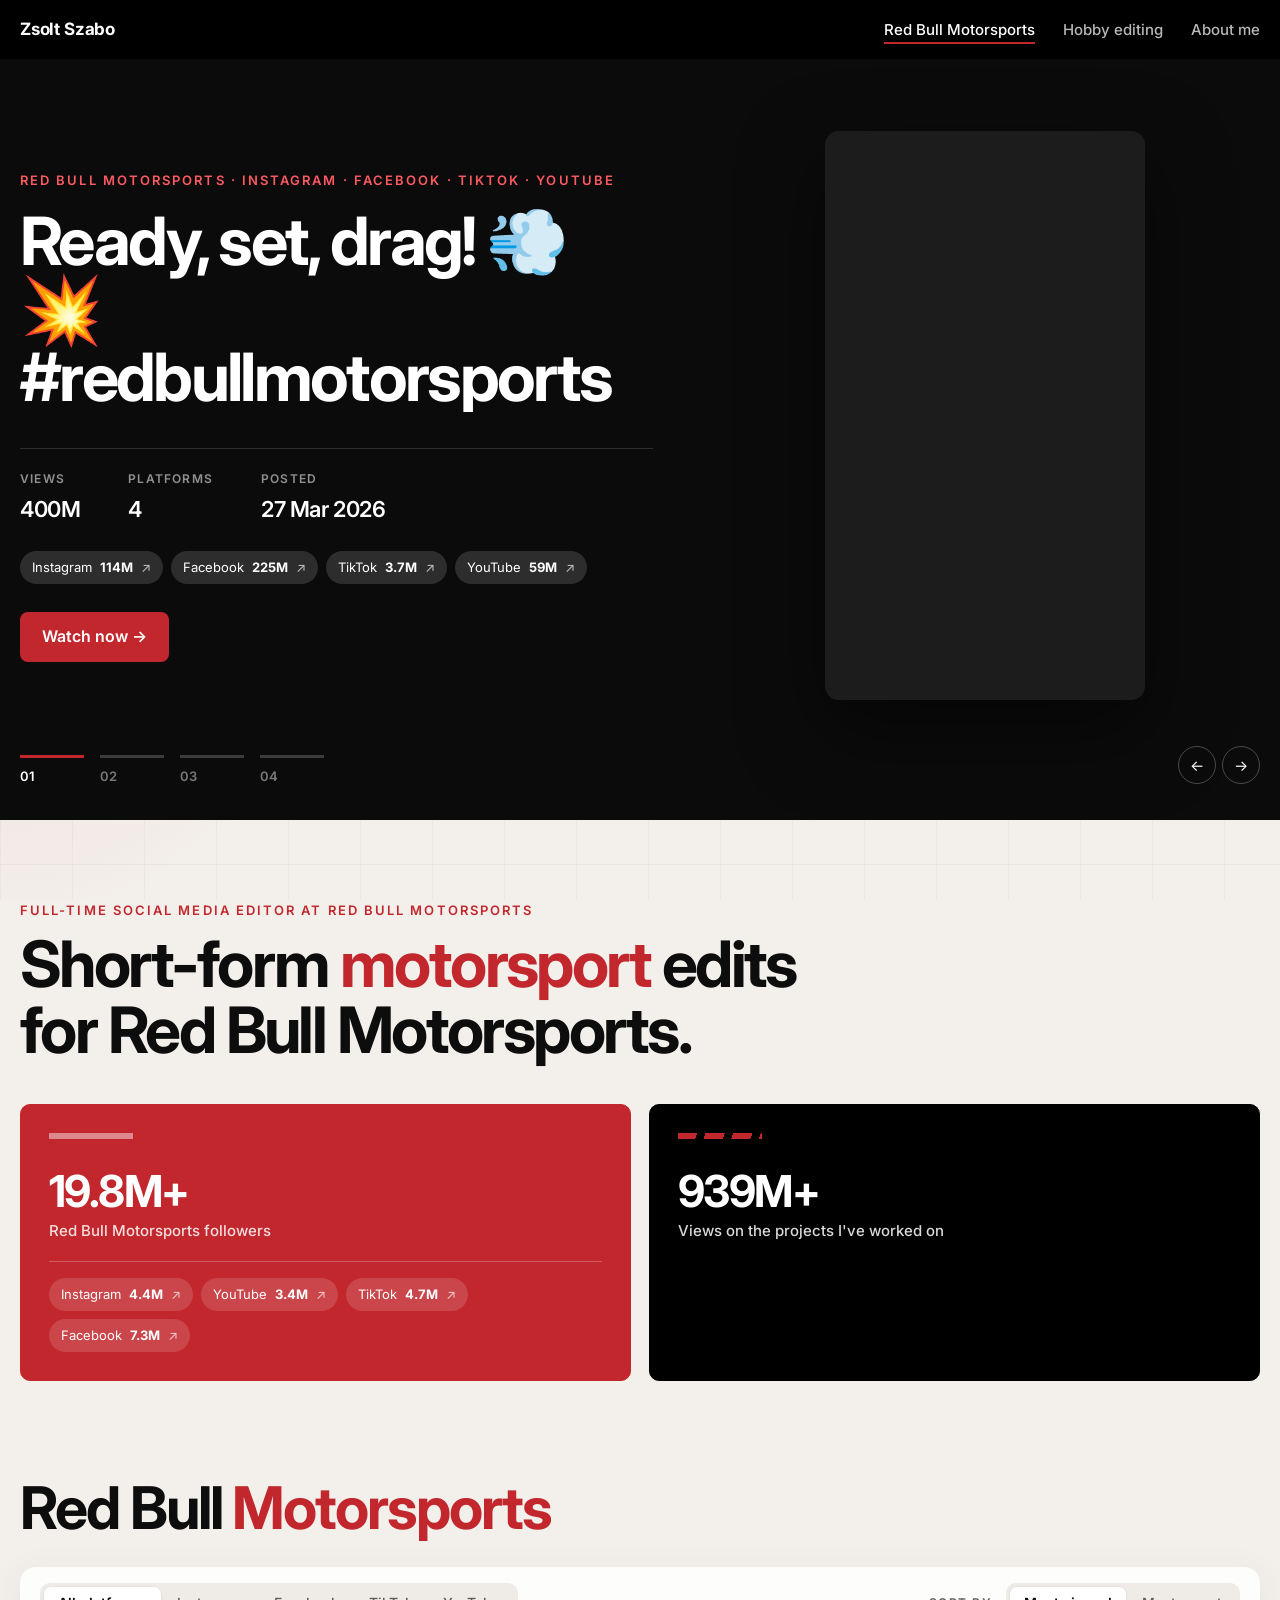
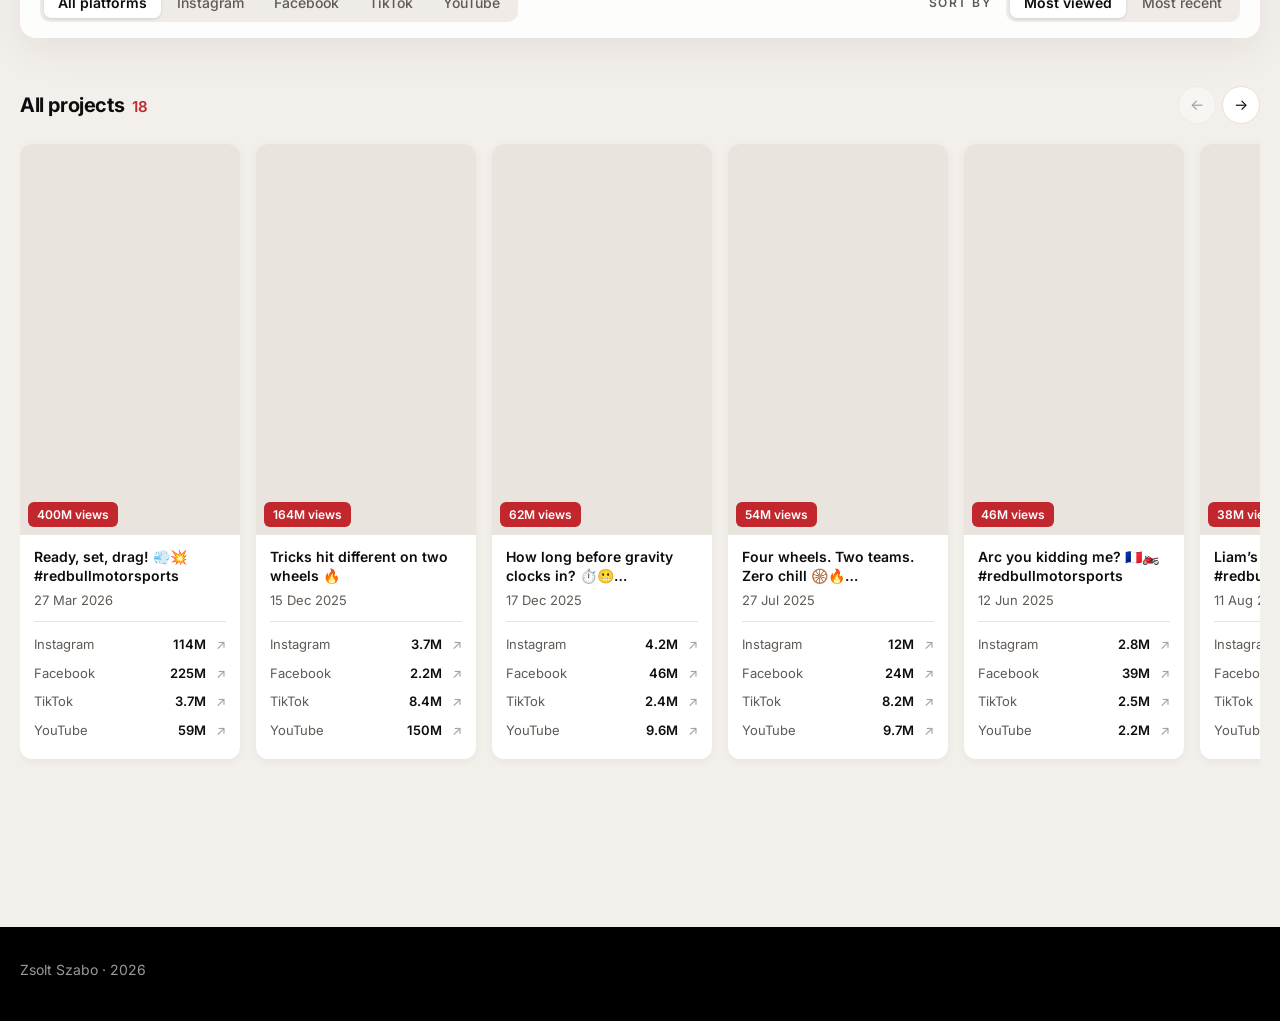
==== commit b1cefe2d: "Rename My Channels to Hobby editing and bust browser caches Add version query strings to the CSS and" ====
--- a/index.html
+++ b/index.html
@@ -8,7 +8,7 @@
   <link rel="preconnect" href="https://fonts.googleapis.com">
   <link rel="preconnect" href="https://fonts.gstatic.com" crossorigin>
   <link href="https://fonts.googleapis.com/css2?family=Inter:wght@400;500;600;700&display=swap" rel="stylesheet">
-  <link rel="stylesheet" href="assets/style.css">
+  <link rel="stylesheet" href="assets/style.css?v=2026102901">
 </head>
 <body>
   <header class="site-header">
@@ -32,6 +32,6 @@
     <span id="footer-name"></span> · <span id="year"></span>
   </footer>
 
-  <script src="assets/app.js"></script>
+  <script src="assets/app.js?v=2026102901"></script>
 </body>
 </html>
--- a/assets/style.css
+++ b/assets/style.css
@@ -255,3 +255,61 @@
 }
 .jump button:hover { background: #000; color: #fff; border-color: #000; }
 .platform-block { scroll-margin-top: 90px; }
+.stat-links {
+  display: flex; flex-wrap: wrap; gap: 8px; margin-top: 18px; padding-top: 16px;
+  border-top: 1px solid rgba(255, 255, 255, 0.25);
+}
+.stat-links a, .stat-links .no-link {
+  display: inline-flex; align-items: center; gap: 8px; padding: 6px 12px; border-radius: 999px;
+  background: rgba(255, 255, 255, 0.14); color: inherit; text-decoration: none; font-size: 13px;
+  transition: background 0.15s, color 0.15s;
+}
+.stat-links a b, .stat-links .no-link b { font-weight: 700; }
+.stat-links a::after { content: "↗"; opacity: 0.7; }
+.stat-links a:hover { background: #fff; color: var(--accent-2); }
+
+/* Project card: one video with a link and views per platform */
+.card.project .thumb { text-decoration: none; }
+.post-links { list-style: none; margin: 10px 0 0; padding: 8px 0 0; border-top: 1px solid var(--surface-2); }
+.post-links a {
+  display: flex; justify-content: space-between; gap: 8px; padding: 4px 0;
+  text-decoration: none; font-size: 13px; color: var(--muted); transition: color 0.15s;
+}
+.post-links a::after { content: "↗"; margin-left: 2px; opacity: 0.6; }
+.post-links span { flex: 1; }
+.post-links b { font-weight: 600; color: var(--text); }
+.post-links a:hover, .post-links a:hover b { color: var(--accent-2); }
+.post-links li.active a { color: var(--accent-2); }
+.post-links li.active b { color: var(--accent-2); }
+.slide-links { margin: -8px 0 28px; border-top: 0; padding-top: 0; }
+.controls .pill-group { max-width: 100%; overflow-x: auto; scrollbar-width: none; }
+.controls .pill-group::-webkit-scrollbar { display: none; }
+.pill-group button { flex: none; white-space: nowrap; }
+
+/* LinkedIn profile card on the About page */
+.about-aside { display: grid; gap: 16px; }
+.profile-card {
+  display: grid; grid-template-columns: auto 1fr; gap: 16px 18px; align-items: center;
+  padding: 24px; border-radius: 14px; background: #fff; border: 1px solid var(--surface-2);
+  box-shadow: var(--shadow); text-decoration: none; transition: transform 0.2s ease, box-shadow 0.2s ease;
+}
+.profile-card:hover { transform: translateY(-2px); box-shadow: 0 18px 50px rgba(60, 20, 20, 0.14); }
+.avatar {
+  width: 76px; height: 76px; border-radius: 50%; object-fit: cover;
+  display: grid; place-items: center; background: #000; color: #fff;
+  font-size: 26px; font-weight: 700; letter-spacing: -0.02em;
+  box-shadow: 0 0 0 3px #fff, 0 0 0 5px var(--accent-2);
+}
+.profile-text strong { display: block; font-size: 19px; font-weight: 700; letter-spacing: -0.02em; }
+.profile-text span { display: block; margin-top: 2px; color: var(--muted); font-size: 14px; line-height: 1.4; }
+.profile-cta {
+  grid-column: 1 / -1; display: flex; align-items: center; gap: 10px;
+  padding-top: 16px; border-top: 1px solid var(--surface-2);
+  font-size: 14px; font-weight: 600; color: var(--text);
+}
+.profile-card:hover .profile-cta { color: var(--accent-2); }
+.li-mark {
+  display: inline-grid; place-items: center; width: 22px; height: 22px; border-radius: 4px;
+  background: #0a66c2; color: #fff; font-size: 13px; font-weight: 700; font-family: Arial, sans-serif;
+}
+[hidden] { display: none !important; }
